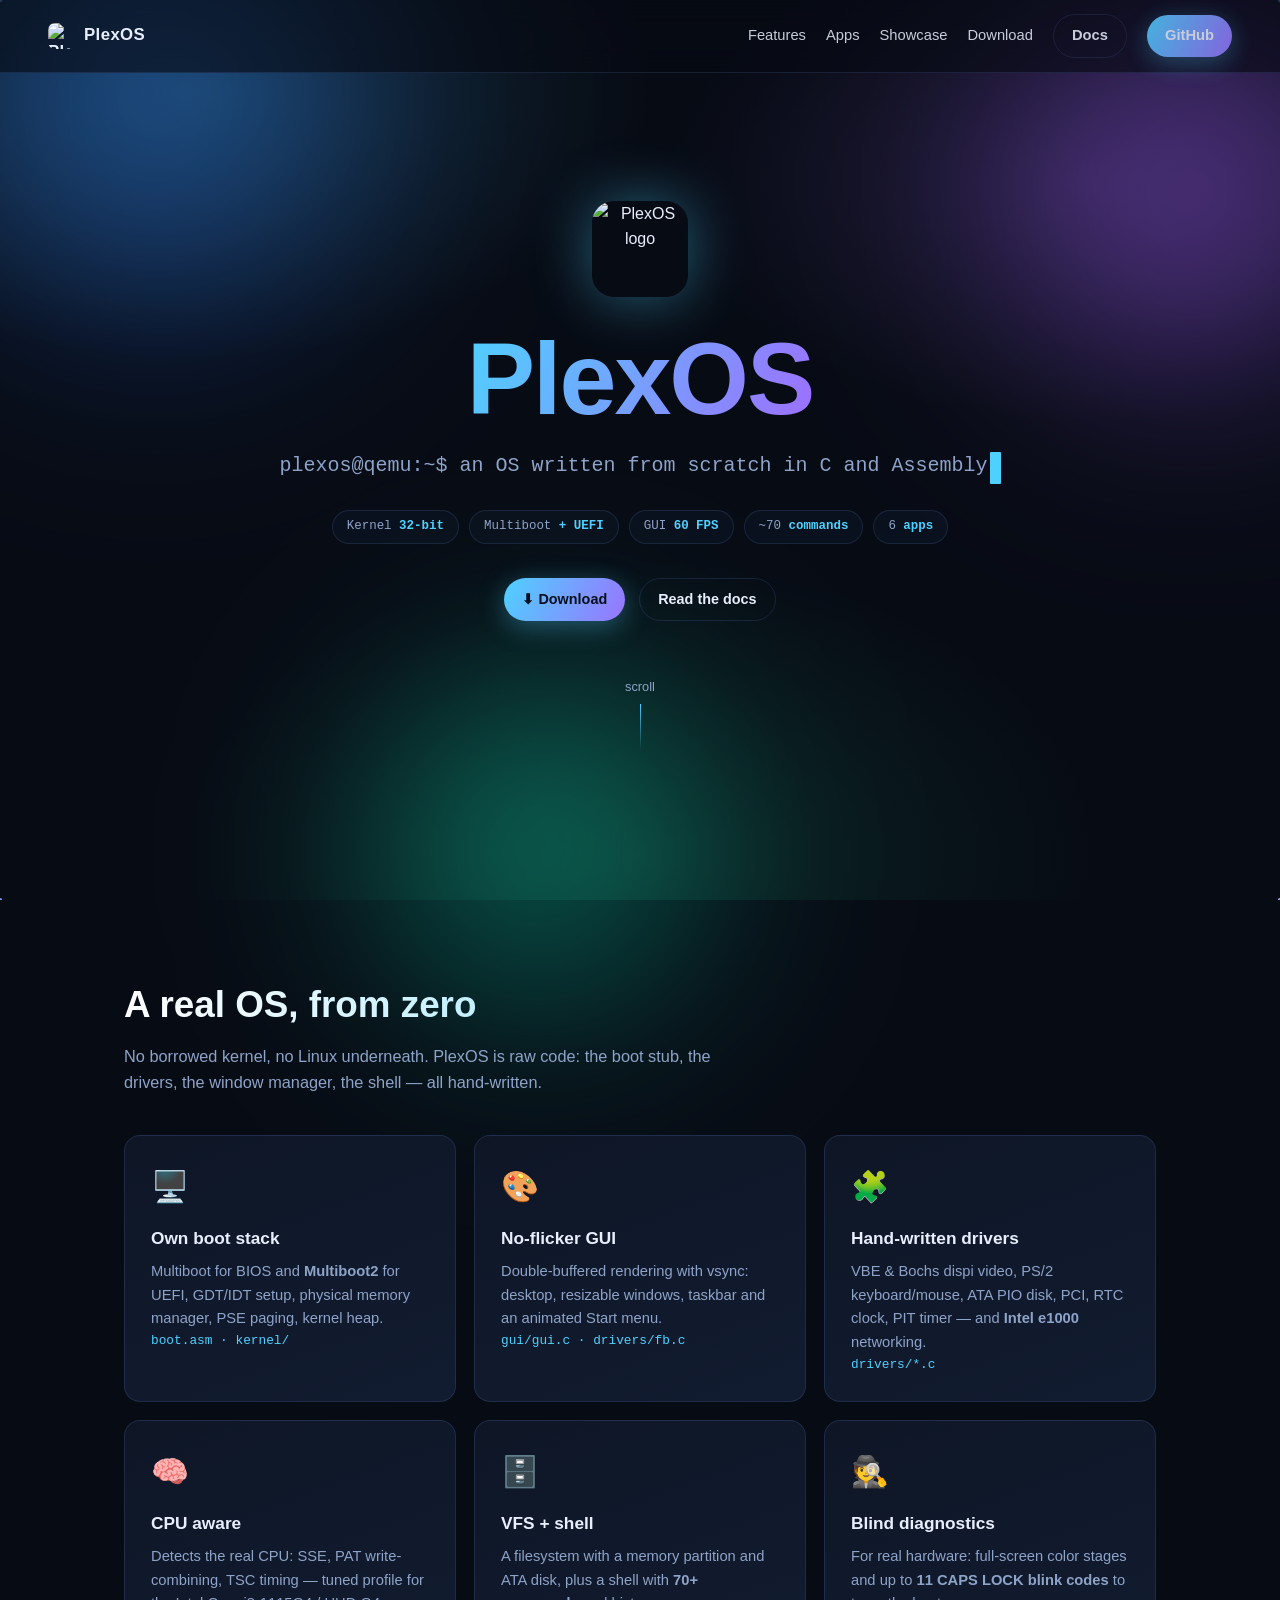
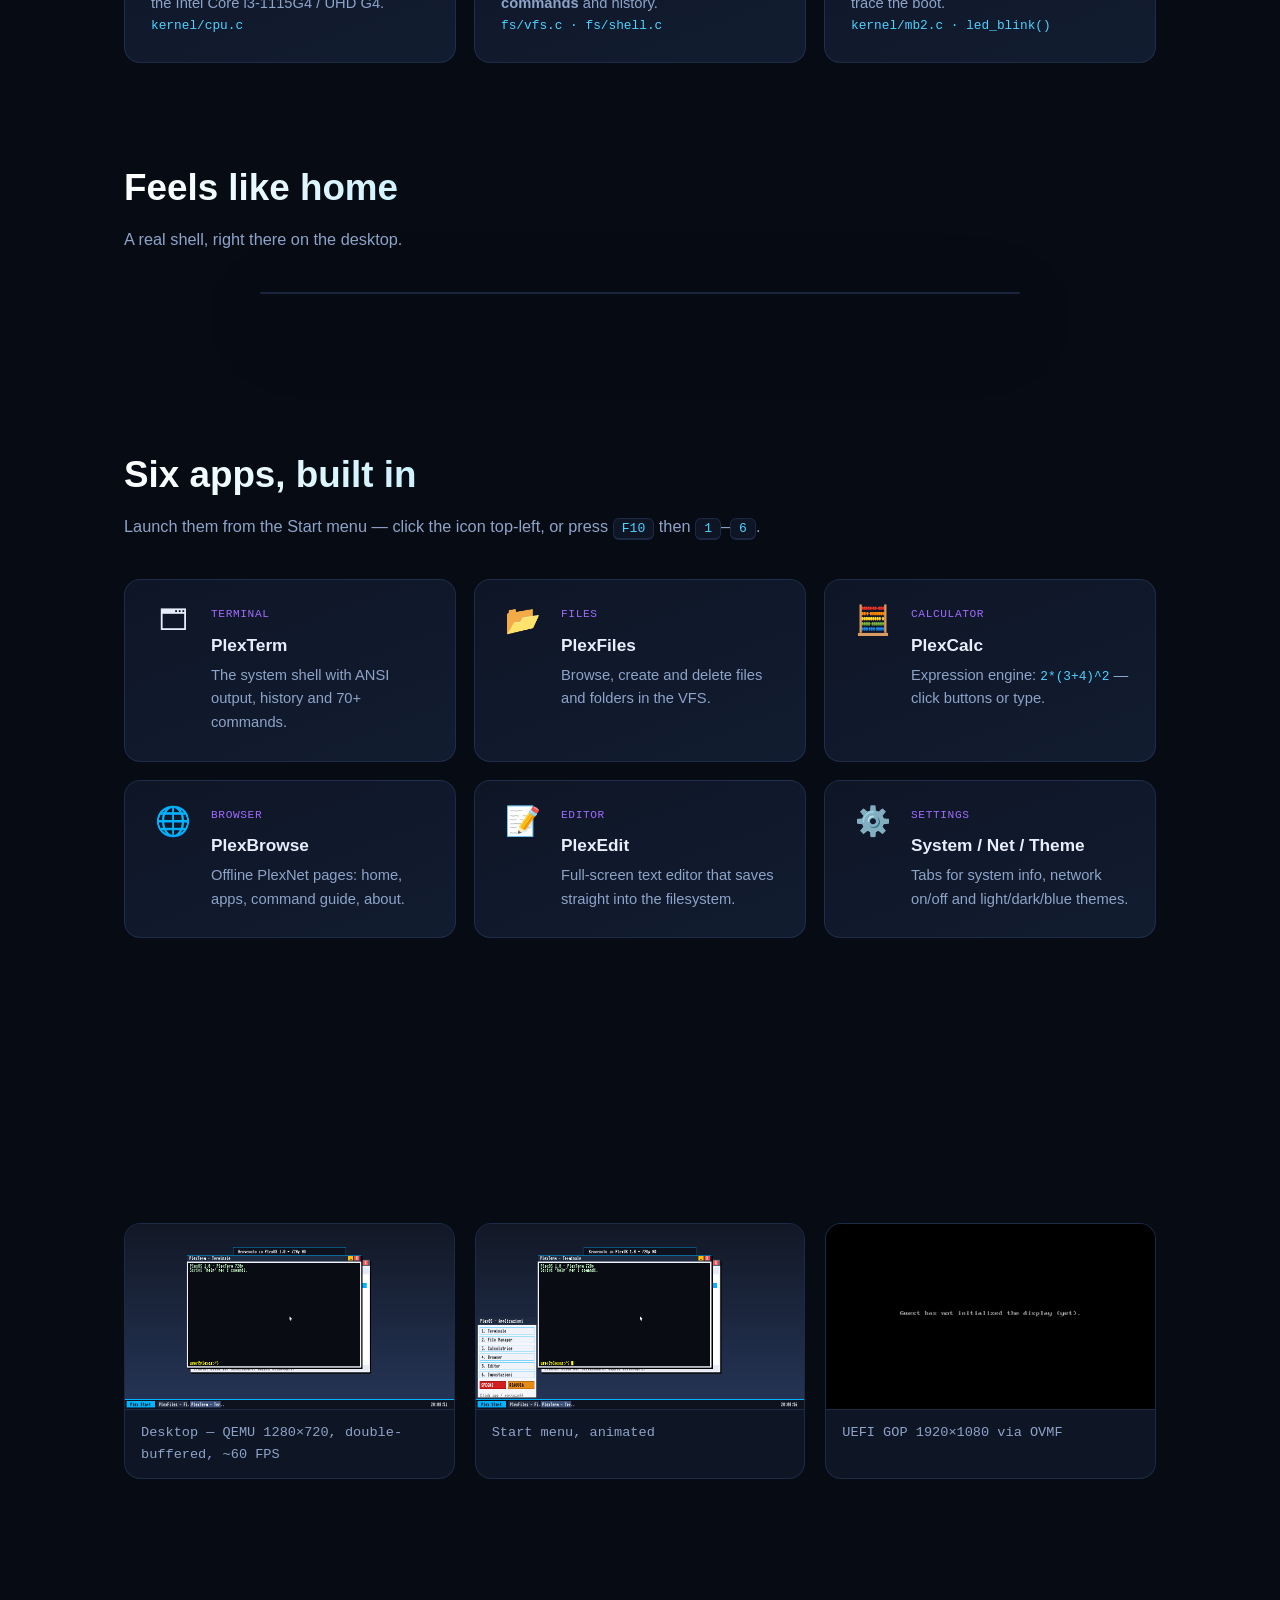
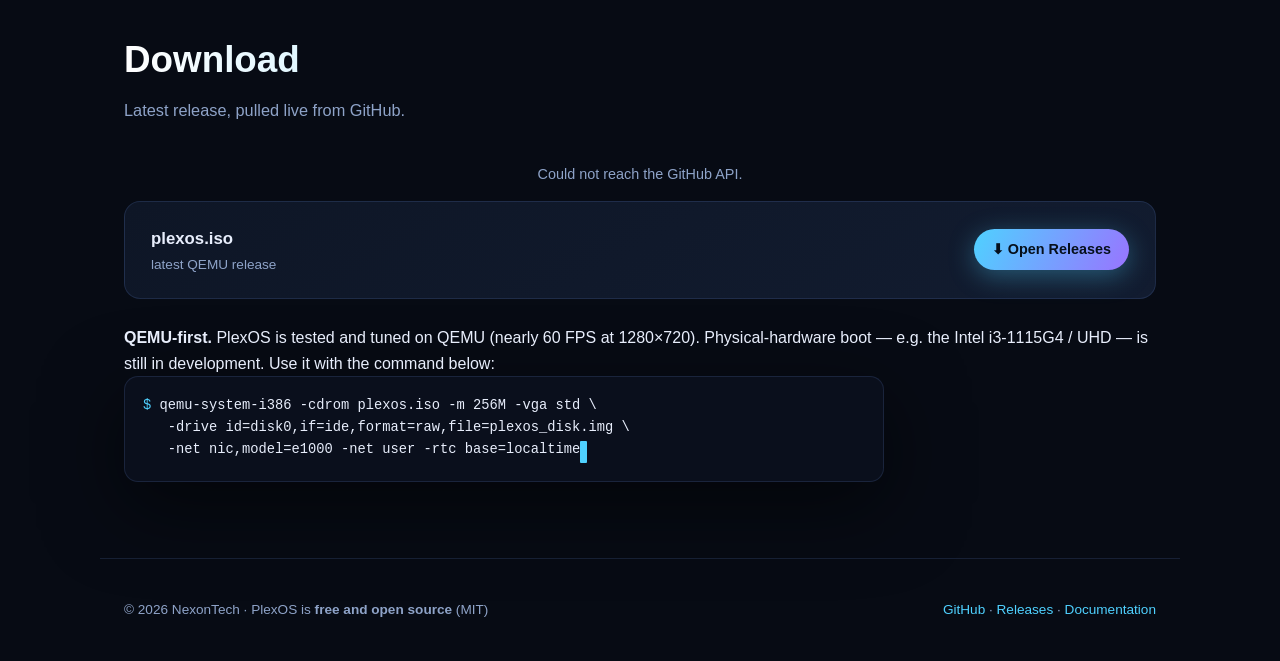
==== docs/index.html @ 27c74709 "Add MIT license, English README, GitHub Pages website (docs) + documentation page" ====
<!doctype html>
<html lang="en">
<head>
<meta charset="utf-8">
<meta name="viewport" content="width=device-width,initial-scale=1">
<title>PlexOS — an OS built from scratch</title>
<meta name="description" content="PlexOS: a free, open source operating system written from scratch in C and Assembly (x86) with a graphical desktop. Tested on QEMU at nearly 60 FPS.">
<meta property="og:title" content="PlexOS — an OS built from scratch">
<meta property="og:description" content="Kernel, drivers and GUI written from scratch. Free & open source — NexonTech.">
<meta property="og:type" content="website">
<link rel="icon" href="https://raw.githubusercontent.com/NexonTechnux/PlexOS/main/logo.png">
<link rel="stylesheet" href="plexos.css">
</head>
<body>

<div class="aurora"></div>
<div class="orb orb1"></div>
<div class="orb orb2"></div>
<div class="orb orb3"></div>
<canvas id="fx"></canvas>

<nav class="nav">
  <a class="brand" href="#">
    <img src="https://raw.githubusercontent.com/NexonTechnux/PlexOS/main/logo.png" alt="PlexOS logo">
    PlexOS
  </a>
  <div class="links">
    <a href="#features">Features</a>
    <a href="#apps">Apps</a>
    <a href="#showcase">Showcase</a>
    <a href="#download">Download</a>
    <a href="docs.html" class="btn btn-ghost">Docs</a>
    <a href="https://github.com/NexonTechnux/PlexOS" class="btn btn-grad">GitHub</a>
  </div>
</nav>

<header class="hero">
  <img class="logo reveal" src="https://raw.githubusercontent.com/NexonTechnux/PlexOS/main/logo.png" alt="PlexOS logo">
  <h1 class="reveal">PlexOS</h1>
  <p class="tag reveal" id="typewrap"
     data-texts='["an OS written from scratch in C and Assembly","default boot: QEMU, 1280x720 @ nearly 60 FPS","70+ shell commands + graphical desktop","GDT · IDT · PMM · Paging · VFS · e1000 net","a NexonTech project — free and open source"]'>
    <span class="cursor">&nbsp;</span>
  </p>
  <div class="chips reveal">
    <span class="chip">Kernel <b>32-bit</b></span>
    <span class="chip">Multiboot <b>+ UEFI</b></span>
    <span class="chip">GUI <b>60 FPS</b></span>
    <span class="chip">~70 <b>commands</b></span>
    <span class="chip">6 <b>apps</b></span>
  </div>
  <div class="cta reveal">
    <a href="#download" class="btn btn-grad">⬇ Download</a>
    <a href="docs.html" class="btn btn-ghost">Read the docs</a>
  </div>
  <div class="scrollhint">scroll</div>
</header>

<section id="features">
  <h2 class="s-title reveal">A real OS, from zero</h2>
  <p class="s-sub reveal">No borrowed kernel, no Linux underneath. PlexOS is raw code: the boot stub, the drivers, the window manager, the shell — all hand-written.</p>
  <div class="grid g3">
    <div class="card reveal">
      <span class="ico">🖥️</span>
      <h3>Own boot stack</h3>
      <p>Multiboot for BIOS and <b>Multiboot2</b> for UEFI, GDT/IDT setup, physical memory manager, PSE paging, kernel heap.</p>
      <div class="mono">boot.asm · kernel/</div>
    </div>
    <div class="card reveal">
      <span class="ico">🎨</span>
      <h3>No-flicker GUI</h3>
      <p>Double-buffered rendering with vsync: desktop, resizable windows, taskbar and an animated Start menu.</p>
      <div class="mono">gui/gui.c · drivers/fb.c</div>
    </div>
    <div class="card reveal">
      <span class="ico">🧩</span>
      <h3>Hand-written drivers</h3>
      <p>VBE &amp; Bochs dispi video, PS/2 keyboard/mouse, ATA PIO disk, PCI, RTC clock, PIT timer — and <b>Intel e1000</b> networking.</p>
      <div class="mono">drivers/*.c</div>
    </div>
    <div class="card reveal">
      <span class="ico">🧠</span>
      <h3>CPU aware</h3>
      <p>Detects the real CPU: SSE, PAT write-combining, TSC timing — tuned profile for the Intel Core i3-1115G4 / UHD G4.</p>
      <div class="mono">kernel/cpu.c</div>
    </div>
    <div class="card reveal">
      <span class="ico">🗄️</span>
      <h3>VFS + shell</h3>
      <p>A filesystem with a memory partition and ATA disk, plus a shell with <b>70+ commands</b> and history.</p>
      <div class="mono">fs/vfs.c · fs/shell.c</div>
    </div>
    <div class="card reveal">
      <span class="ico">🕵️</span>
      <h3>Blind diagnostics</h3>
      <p>For real hardware: full-screen color stages and up to <b>11 CAPS&nbsp;LOCK blink codes</b> to trace the boot.</p>
      <div class="mono">kernel/mb2.c · led_blink()</div>
    </div>
  </div>
</section>

<section id="term" style="padding-top:20px">
  <h2 class="s-title reveal">Feels like home</h2>
  <p class="s-sub reveal">A real shell, right there on the desktop.</p>
  <div class="demowrap reveal">
    <div class="term" data-termlines='[
      {"html":"plexos@qemu:~$ <b style=&quot;color:#4fd1ff&quot;>plexfetch</b>"},
      {"html":"   ____  _           ___  ____","delay":120},
      {"html":"  |  _ \\ | | _____  / _ \\/ ___|","delay":120},
      {"html":"  | |_) | |/ _ \\ \\/ / \\ \\___ \\","delay":120},
      {"html":"  |  __/| |  __/&gt;  &lt; _  |___) |","delay":120},
      {"html":"  |_|   |_|\\___/_/\\_(_)/____/  by NexonTech","delay":120},
      {"html":"  -------------------------------------","delay":120},
      {"html":"<span class=&quot;ok&quot;>OS:</span> PlexOS 1.0.0   Kernel: 32-bit Multiboot","delay":120},
      {"html":"<span class=&quot;ok&quot;>Resolution:</span> 1280x720x32 60fps   DE: PlexDE (dbl-buf)","delay":120},
      {"html":"<span class=&quot;ok&quot;>CPU:</span> Intel Core i3-1115G4 @ 3000MHz","delay":120},
      {"html":"<span class=&quot;ok&quot;>Net:</span> e1000 link-up  IP 10.0.2.15","delay":120}
    ]'></div>
  </div>
</section>

<section id="apps">
  <h2 class="s-title reveal">Six apps, built in</h2>
  <p class="s-sub reveal">Launch them from the Start menu — click the icon top-left, or press <span class="kbd">F10</span> then <span class="kbd">1</span>–<span class="kbd">6</span>.</p>
  <div class="grid g2">
    <div class="card app reveal"><span class="ico">🗔</span><div><span class="tag">Terminal</span><h3>PlexTerm</h3><p>The system shell with ANSI output, history and 70+ commands.</p></div></div>
    <div class="card app reveal"><span class="ico">📂</span><div><span class="tag">Files</span><h3>PlexFiles</h3><p>Browse, create and delete files and folders in the VFS.</p></div></div>
    <div class="card app reveal"><span class="ico">🧮</span><div><span class="tag">Calculator</span><h3>PlexCalc</h3><p>Expression engine: <span class="mono">2*(3+4)^2</span> — click buttons or type.</p></div></div>
    <div class="card app reveal"><span class="ico">🌐</span><div><span class="tag">Browser</span><h3>PlexBrowse</h3><p>Offline PlexNet pages: home, apps, command guide, about.</p></div></div>
    <div class="card app reveal"><span class="ico">📝</span><div><span class="tag">Editor</span><h3>PlexEdit</h3><p>Full-screen text editor that saves straight into the filesystem.</p></div></div>
    <div class="card app reveal"><span class="ico">⚙️</span><div><span class="tag">Settings</span><h3>System / Net / Theme</h3><p>Tabs for system info, network on/off and light/dark/blue themes.</p></div></div>
  </div>
</section>

<section id="showcase">
  <h2 class="s-title reveal">Screenshots</h2>
  <p class="s-sub reveal">Rendered by PlexOS itself.</p>
  <div class="shots">
    <div class="shot reveal"><img src="screenshot-720p.png" alt="PlexOS desktop 720p"><div class="cap">Desktop — QEMU 1280×720, double-buffered, ~60 FPS</div></div>
    <div class="shot reveal"><img src="screenshot-startmenu.png" alt="PlexOS Start menu"><div class="cap">Start menu, animated</div></div>
    <div class="shot reveal"><img src="screenshot-1080p.png" alt="PlexOS desktop 1080p via UEFI"><div class="cap">UEFI GOP 1920×1080 via OVMF</div></div>
  </div>
</section>

<section id="download">
  <h2 class="s-title reveal">Download</h2>
  <p class="s-sub reveal">Latest release, pulled live from GitHub.</p>
  <div id="dload" class="dload"></div>
  <div class="note reveal" style="border-left-color:var(--acc2);margin-top:26px">
    <b>QEMU-first.</b> PlexOS is tested and tuned on QEMU (nearly 60 FPS at 1280×720). Physical-hardware boot — e.g. the Intel i3-1115G4 / UHD — is still in development. Use it with the command below:
  </div>
  <div class="term reveal">
    <div class="body" style="min-height:auto;padding:18px"><span class="p">$</span> qemu-system-i386 -cdrom plexos.iso -m 256M -vga std \
 &nbsp;&nbsp;-drive id=disk0,if=ide,format=raw,file=plexos_disk.img \
 &nbsp;&nbsp;-net nic,model=e1000 -net user -rtc base=localtime<span class="cursor">&nbsp;</span></div>
  </div>
</section>

<footer>
  <div>© 2026 NexonTech · PlexOS is <b>free and open source</b> (MIT)</div>
  <div class="fb"><a href="https://github.com/NexonTechnux/PlexOS">GitHub</a> · <a href="https://github.com/NexonTechnux/PlexOS/releases">Releases</a> · <a href="docs.html">Documentation</a></div>
</footer>

<script src="plexos.js"></script>
</body>
</html>
---- docs/plexos.css ----
/* PlexOS — website theme (NexonTech) */
:root{
  --bg:#070b14;
  --bg2:#0b1220;
  --card:#0e1626;
  --card2:#121c30;
  --line:rgba(120,160,255,.14);
  --txt:#e8eefc;
  --mut:#8ea3c8;
  --acc:#4fd1ff;
  --acc2:#a06bff;
  --acc3:#2bffb0;
  --grad:linear-gradient(115deg,#4fd1ff,#a06bff 55%,#ff6ac2);
  --mono:ui-monospace,SFMono-Regular,Menlo,Consolas,monospace;
  --sans:-apple-system,BlinkMacSystemFont,"Segoe UI",Roboto,Inter,sans-serif;
  --radius:16px;
}
*{box-sizing:border-box;margin:0;padding:0}
html{scroll-behavior:smooth}
body{
  background:var(--bg);
  color:var(--txt);
  font-family:var(--sans);
  line-height:1.6;
  overflow-x:hidden;
}
::selection{background:rgba(79,209,255,.3)}
::-webkit-scrollbar{width:10px}
::-webkit-scrollbar-track{background:var(--bg)}
::-webkit-scrollbar-thumb{background:linear-gradient(var(--acc),var(--acc2));border-radius:6px}

/* ---------- animated aurora background ---------- */
.aurora{
  position:fixed;inset:0;z-index:-3;overflow:hidden;
  background:
    radial-gradient(60% 50% at 15% 10%,rgba(79,209,255,.16),transparent 60%),
    radial-gradient(55% 45% at 85% 20%,rgba(160,107,255,.15),transparent 60%),
    radial-gradient(60% 55% at 50% 95%,rgba(43,255,176,.10),transparent 60%),
    var(--bg);
}
.orb{
  position:fixed;border-radius:50%;filter:blur(90px);opacity:.5;z-index:-2;
  mix-blend-mode:screen;will-change:transform;
}
.orb1{width:52vmax;height:52vmax;top:-18vmax;left:-14vmax;background:radial-gradient(circle,#1f6fff,transparent 65%);animation:drift 24s ease-in-out infinite}
.orb2{width:46vmax;height:46vmax;top:-8vmax;right:-16vmax;background:radial-gradient(circle,#9b4dff,transparent 65%);animation:drift 30s ease-in-out -8s infinite reverse}
.orb3{width:40vmax;height:40vmax;bottom:-16vmax;left:22vmax;background:radial-gradient(circle,#00d9a6,transparent 65%);animation:drift 27s ease-in-out -14s infinite}
@keyframes drift{
  0%,100%{transform:translate(0,0) scale(1)}
  33%{transform:translate(6vmax,4vmax) scale(1.12)}
  66%{transform:translate(-5vmax,3vmax) scale(.92)}
}
#fx{position:fixed;inset:0;z-index:-1;pointer-events:none}

/* ---------- nav ---------- */
.nav{
  position:fixed;top:0;left:0;right:0;z-index:50;
  display:flex;align-items:center;gap:22px;
  padding:14px clamp(18px,5vw,48px);
  background:rgba(7,11,20,.62);
  backdrop-filter:blur(14px);
  -webkit-backdrop-filter:blur(14px);
  border-bottom:1px solid var(--line);
}
.nav a{color:var(--txt);text-decoration:none;font-size:.92rem;opacity:.85;transition:.25s}
.nav a:hover{opacity:1;color:var(--acc)}
.nav .brand{display:flex;align-items:center;gap:10px;font-weight:700;font-size:1.05rem;letter-spacing:.4px;opacity:1}
.nav .brand img{width:26px;height:26px;border-radius:7px;animation:spinlogo 9s linear infinite}
@keyframes spinlogo{0%{filter:drop-shadow(0 0 0 rgba(79,209,255,0))}50%{filter:drop-shadow(0 0 10px rgba(79,209,255,.8))}100%{filter:drop-shadow(0 0 0 rgba(79,209,255,0))}}
.nav .links{margin-left:auto;display:flex;gap:20px;align-items:center}
.nav .links a{white-space:nowrap}
.btn{
  display:inline-flex;align-items:center;gap:8px;
  padding:9px 18px;border-radius:999px;text-decoration:none;
  font-weight:600;font-size:.9rem;cursor:pointer;border:none;
  position:relative;overflow:hidden;transition:.28s;
}
.btn-ghost{background:transparent;color:var(--txt);border:1px solid var(--line)}
.btn-ghost:hover{border-color:var(--acc);color:var(--acc);transform:translateY(-2px)}
.btn-grad{
  background:var(--grad);background-size:200% 200%;color:#06101c;
  animation:gradw 6s ease infinite;
  box-shadow:0 6px 26px rgba(79,209,255,.35);
}
.btn-grad:hover{transform:translateY(-3px);box-shadow:0 10px 34px rgba(160,107,255,.5)}
.btn-grad::after{
  content:"";position:absolute;top:0;left:-120%;width:60%;height:100%;
  background:linear-gradient(100deg,transparent,rgba(255,255,255,.45),transparent);
  transform:skewX(-20deg);transition:.4s;
}
.btn-grad:hover::after{left:130%}
@keyframes gradw{0%,100%{background-position:0% 50%}50%{background-position:100% 50%}}

/* ---------- hero ---------- */
.hero{
  min-height:100vh;display:flex;flex-direction:column;
  align-items:center;justify-content:center;text-align:center;
  padding:90px 24px 40px;position:relative;
}
.hero .logo{border-radius:22px;box-shadow:0 0 60px rgba(79,209,255,.45);width:96px;height:96px;margin-bottom:28px;animation:logopulse 3.2s ease-in-out infinite}
@keyframes logopulse{
  0%,100%{box-shadow:0 0 30px rgba(79,209,255,.35);transform:translateY(0)}
  50%{box-shadow:0 0 70px rgba(160,107,255,.6);transform:translateY(-8px)}
}
.hero h1{
  font-size:clamp(3rem,10vw,6.4rem);font-weight:800;letter-spacing:-.02em;line-height:1.05;
  background:var(--grad);background-size:200% auto;color:transparent;background-clip:text;-webkit-background-clip:text;
  animation:gradtext 5s ease infinite;
}
@keyframes gradtext{0%,100%{background-position:0% 50%}50%{background-position:100% 50%}}
.hero .tag{
  margin-top:18px;font-size:clamp(1rem,2.4vw,1.25rem);color:var(--mut);
  min-height:1.7em;font-family:var(--mono);
}
.hero .tag .cursor{display:inline-block;width:.55em;margin-left:2px;animation:blink 1s steps(2) infinite}
@keyframes blink{50%{opacity:0}}
.chips{margin-top:26px;display:flex;gap:10px;flex-wrap:wrap;justify-content:center}
.chip{
  font-family:var(--mono);font-size:.78rem;padding:6px 14px;border-radius:999px;
  border:1px solid var(--line);color:var(--mut);background:rgba(14,22,38,.6);
}
.chip b{color:var(--acc);font-weight:600}
.hero .cta{margin-top:34px;display:flex;gap:14px;flex-wrap:wrap;justify-content:center}
.scrollhint{
  margin-top:auto;margin-top:56px;color:var(--mut);font-size:.8rem;
  display:flex;flex-direction:column;align-items:center;gap:6px;animation:bob 2s ease-in-out infinite;
}
@keyframes bob{0%,100%{transform:translateY(0)}50%{transform:translateY(8px)}}
.scrollhint:after{content:"";width:1px;height:46px;background:linear-gradient(var(--acc),transparent)}

/* ---------- sections ---------- */
section{max-width:1080px;margin:0 auto;padding:76px 24px}
.s-title{
  font-size:clamp(1.6rem,4vw,2.3rem);font-weight:800;margin-bottom:8px;
  background:linear-gradient(90deg,#fff,var(--acc));background-clip:text;-webkit-background-clip:text;color:transparent;
}
.s-sub{color:var(--mut);margin-bottom:40px;max-width:640px;font-size:1.02rem}
.grid{display:grid;gap:18px}
.g3{grid-template-columns:repeat(auto-fit,minmax(250px,1fr))}
.g2{grid-template-columns:repeat(auto-fit,minmax(300px,1fr))}
.card{
  background:linear-gradient(160deg,var(--card),var(--card2));
  border:1px solid var(--line);border-radius:var(--radius);
  padding:26px;position:relative;overflow:hidden;transition:.35s cubic-bezier(.2,.7,.3,1.2);
}
.card::before{
  content:"";position:absolute;inset:0;opacity:0;transition:.35s;
  background:
    radial-gradient(120% 80% at 20% 0%,rgba(79,209,255,.16),transparent 55%),
    radial-gradient(120% 90% at 90% 100%,rgba(160,107,255,.14),transparent 55%);
}
.card:hover{transform:translateY(-8px);border-color:rgba(79,209,255,.4);box-shadow:0 18px 50px rgba(0,0,0,.5)}
.card:hover::before{opacity:1}
.card .ico{font-size:1.9rem;margin-bottom:14px;display:inline-block}
.card h3{font-size:1.08rem;margin-bottom:8px}
.card p{color:var(--mut);font-size:.92rem}
.card .mono{font-family:var(--mono);font-size:.8rem;color:var(--acc)}

/* ---------- terminal demo ---------- */
.demowrap{display:flex;justify-content:center;margin-top:10px}
.term{
  width:min(760px,100%);border-radius:14px;overflow:hidden;
  border:1px solid var(--line);
  box-shadow:0 24px 80px rgba(0,0,0,.55);
  background:#0a0f1c;
}
.term.topbar{
  display:flex;align-items:center;gap:8px;padding:12px 16px;
  background:rgba(20,30,52,.8);border-bottom:1px solid var(--line);
}
.dot{width:12px;height:12px;border-radius:50%}
.dot.r{background:#ff5f57}.dot.y{background:#febc2e}.dot.g{background:#28c840}
.term .title{margin-left:auto;color:var(--mut);font-family:var(--mono);font-size:.78rem;padding-right:8px}
.term .body{padding:20px;font-family:var(--mono);font-size:.86rem;white-space:pre;min-height:240px;color:var(--txt)}
.term .body .p{color:var(--acc)}
.term .body .ok{color:var(--acc3)}
.cursor{display:inline-block;width:.5em;background:var(--acc);animation:blink 1s steps(2) infinite;vertical-align:-2px;border-radius:1px}

/* ---------- apps ---------- */
.app{display:flex;gap:16px;align-items:flex-start}
.app .ico{font-size:1.8rem;line-height:1;min-width:44px;text-align:center}
.app h3{margin-bottom:4px}
.app .tag{font-family:var(--mono);font-size:.7rem;color:var(--acc2);letter-spacing:.6px;text-transform:uppercase;margin-bottom:8px;display:block}

/* ---------- showcase ---------- */
.shots{display:grid;gap:20px;grid-template-columns:repeat(auto-fit,minmax(280px,1fr))}
.shot{border:1px solid var(--line);border-radius:var(--radius);overflow:hidden;background:var(--card);transition:.35s}
.shot:hover{transform:scale(1.02);box-shadow:0 20px 60px rgba(0,0,0,.5)}
.shot img{display:block;width:100%;height:auto;border-bottom:1px solid var(--line)}
.shot .cap{padding:12px 16px;font-size:.85rem;color:var(--mut);font-family:var(--mono)}

/* ---------- download ---------- */
.dload{display:flex;flex-direction:column;gap:14px}
.drow{
  display:flex;align-items:center;gap:18px;flex-wrap:wrap;
  background:linear-gradient(150deg,var(--card),var(--card2));
  border:1px solid var(--line);border-radius:var(--radius);
  padding:22px 26px;transition:.3s;
}
.drow:hover{border-color:rgba(79,209,255,.45);box-shadow:0 14px 44px rgba(0,0,0,.45)}
.drow .meta{flex:1;min-width:200px}
.drow .v{font-family:var(--mono);font-size:.78rem;color:var(--acc);letter-spacing:.5px}
.drow .n{font-weight:700;font-size:1.05rem;margin:2px 0}
.drow .d{color:var(--mut);font-size:.85rem}
.spinner{
  width:54px;height:54px;border-radius:50%;margin:30px auto;
  border:3px solid var(--line);border-top-color:var(--acc);
  animation:spin 1s linear infinite;
}
@keyframes spin{to{transform:rotate(360deg)}}
.errdl{display:flex;gap:10px;align-items:center;justify-content:center;color:var(--mut);font-size:.9rem}

/* ---------- footer ---------- */
footer{
  border-top:1px solid var(--line);padding:40px 24px;
  display:flex;flex-wrap:wrap;gap:16px;align-items:center;justify-content:space-between;
  color:var(--mut);font-size:.85rem;max-width:1080px;margin:0 auto;
}
footer .fb a{color:var(--acc);text-decoration:none}
footer .fb a:hover{text-decoration:underline}

/* ---------- reveal ---------- */
.reveal{opacity:0;transform:translateY(26px);transition:opacity .7s ease,transform .7s cubic-bezier(.2,.7,.3,1)}
.reveal.in{opacity:1;transform:none}
@media (prefers-reduced-motion:reduce){
  *{animation:none!important;transition:none!important}
  .reveal{opacity:1;transform:none}
}

/* ---------- docs page ---------- */
.docs{max-width:880px;margin:0 auto;padding:110px 24px 60px}
.docs h2{font-size:1.7rem;font-weight:800;margin:44px 0 6px;background:linear-gradient(90deg,#fff,var(--acc));background-clip:text;-webkit-background-clip:text;color:transparent}
.docs h2:first-child{margin-top:0}
.docs p{color:var(--mut);margin-bottom:14px}
.docs .note{
  border-left:3px solid var(--acc);background:rgba(79,209,255,.07);
  padding:12px 16px;border-radius:0 12px 12px 0;color:var(--txt);margin:18px 0;font-size:.93rem;
}
table.tbl{width:100%;border-collapse:collapse;margin:18px 0 6px;font-size:.9rem}
.tbl th,.tbl td{text-align:left;padding:10px 12px;border-bottom:1px solid var(--line)}
.tbl th{color:var(--acc);font-family:var(--mono);font-size:.78rem;letter-spacing:.5px;text-transform:uppercase}
.tbl td{color:var(--txt)}
.tbl td .c{font-family:var(--mono);color:var(--acc);font-weight:600}
.grp{color:var(--acc2);font-weight:700;margin-top:26px;font-size:.98rem;letter-spacing:.5px}
.kbd{
  font-family:var(--mono);font-size:.82rem;background:var(--card);border:1px solid var(--line);
  border-bottom-width:2px;border-radius:6px;padding:2px 8px;color:var(--acc);
}
dl.def{display:grid;grid-template-columns:minmax(150px,260px) 1fr;gap:6px 18px;margin-top:14px}
dl.def dt{font-family:var(--mono);color:var(--acc);font-size:.88rem}
dl.def dd{color:var(--mut);margin:0;font-size:.92rem}
.bars{margin:18px 0}
.bar{display:flex;align-items:center;gap:14px;margin:10px 0;font-family:var(--mono);font-size:.8rem}
.bar .lab{width:170px;color:var(--mut);text-align:right}
.bar .tr{flex:1;background:rgba(255,255,255,.06);border-radius:99px;height:10px;overflow:hidden}
.bar .fl{height:100%;border-radius:99px;background:var(--grad);animation:grow 1.4s cubic-bezier(.2,.7,.3,1) both;transform-origin:left}
.bar .pct{width:44px;color:var(--acc)}
@keyframes grow{from{width:0}}
@media (max-width:640px){
  .nav .links a:not(.btn){display:none}
  dl.def{grid-template-columns:1fr}
  .bar .lab{width:110px}
}
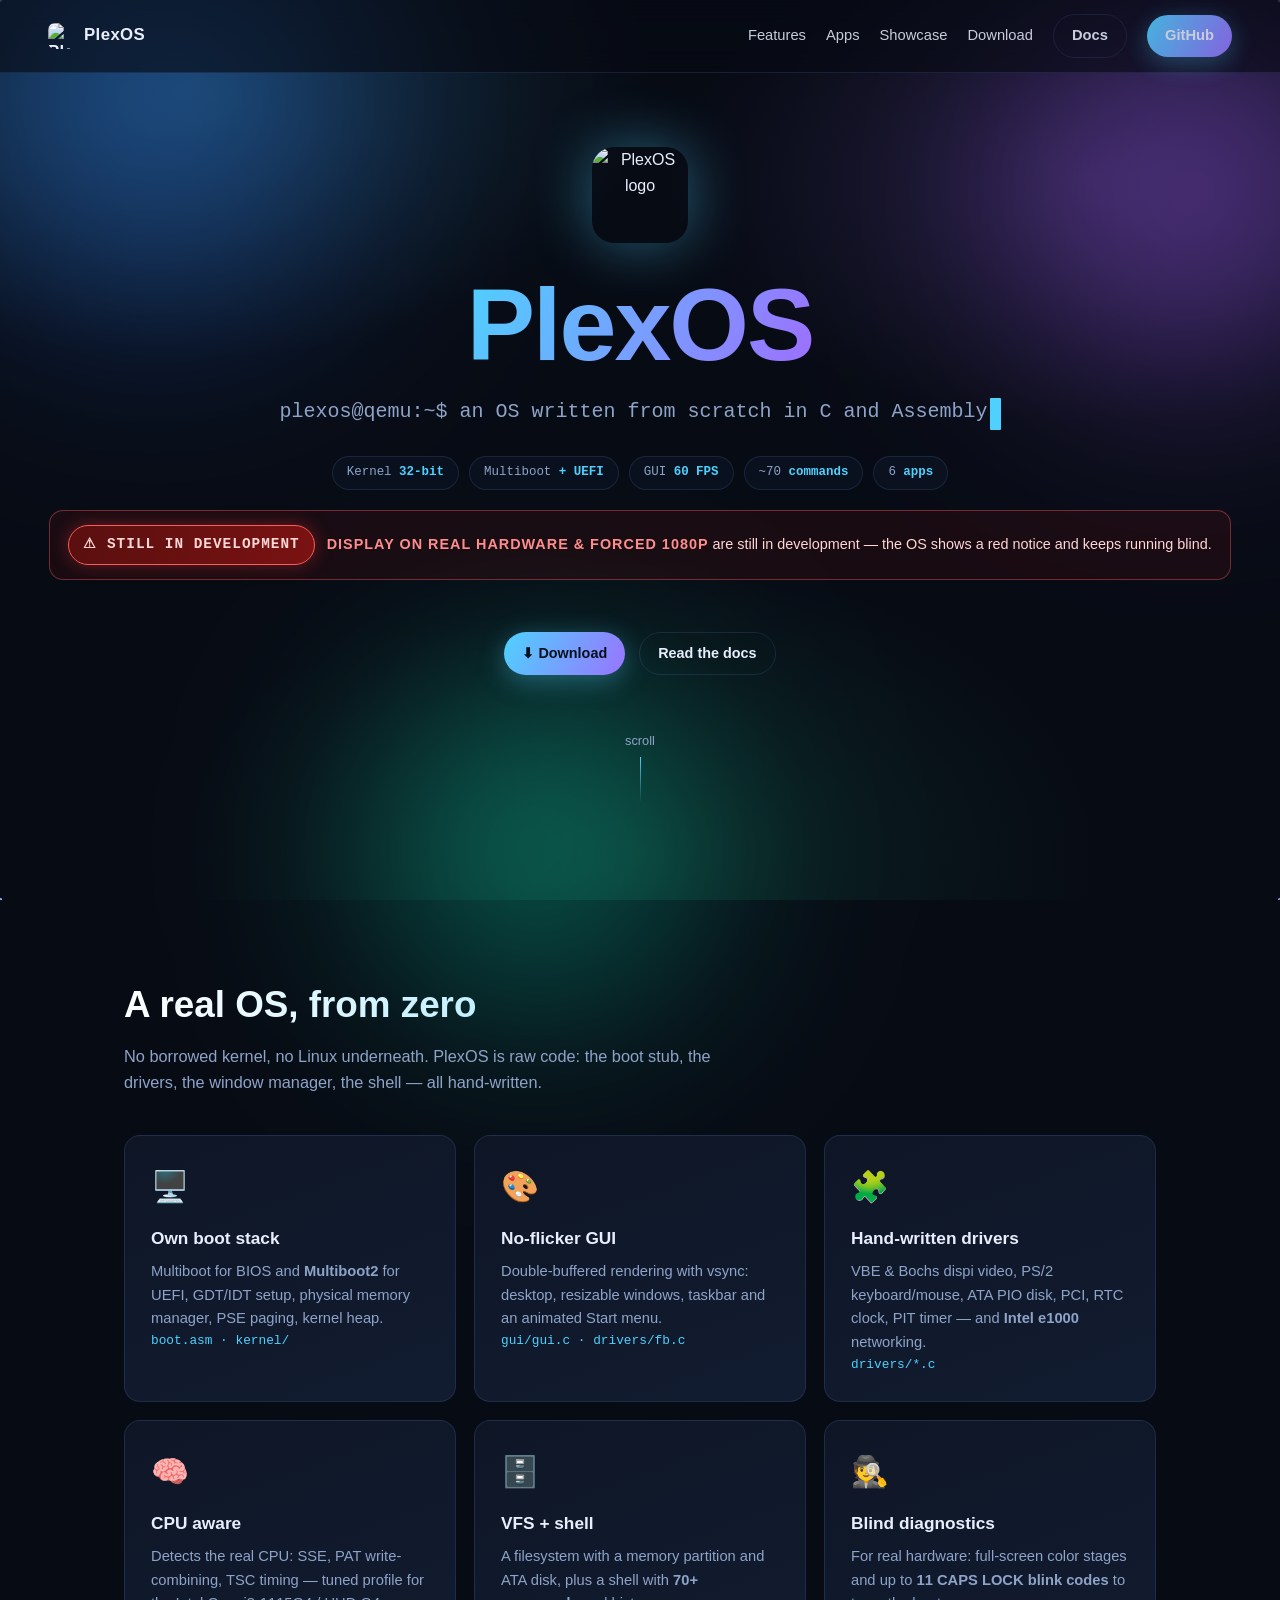
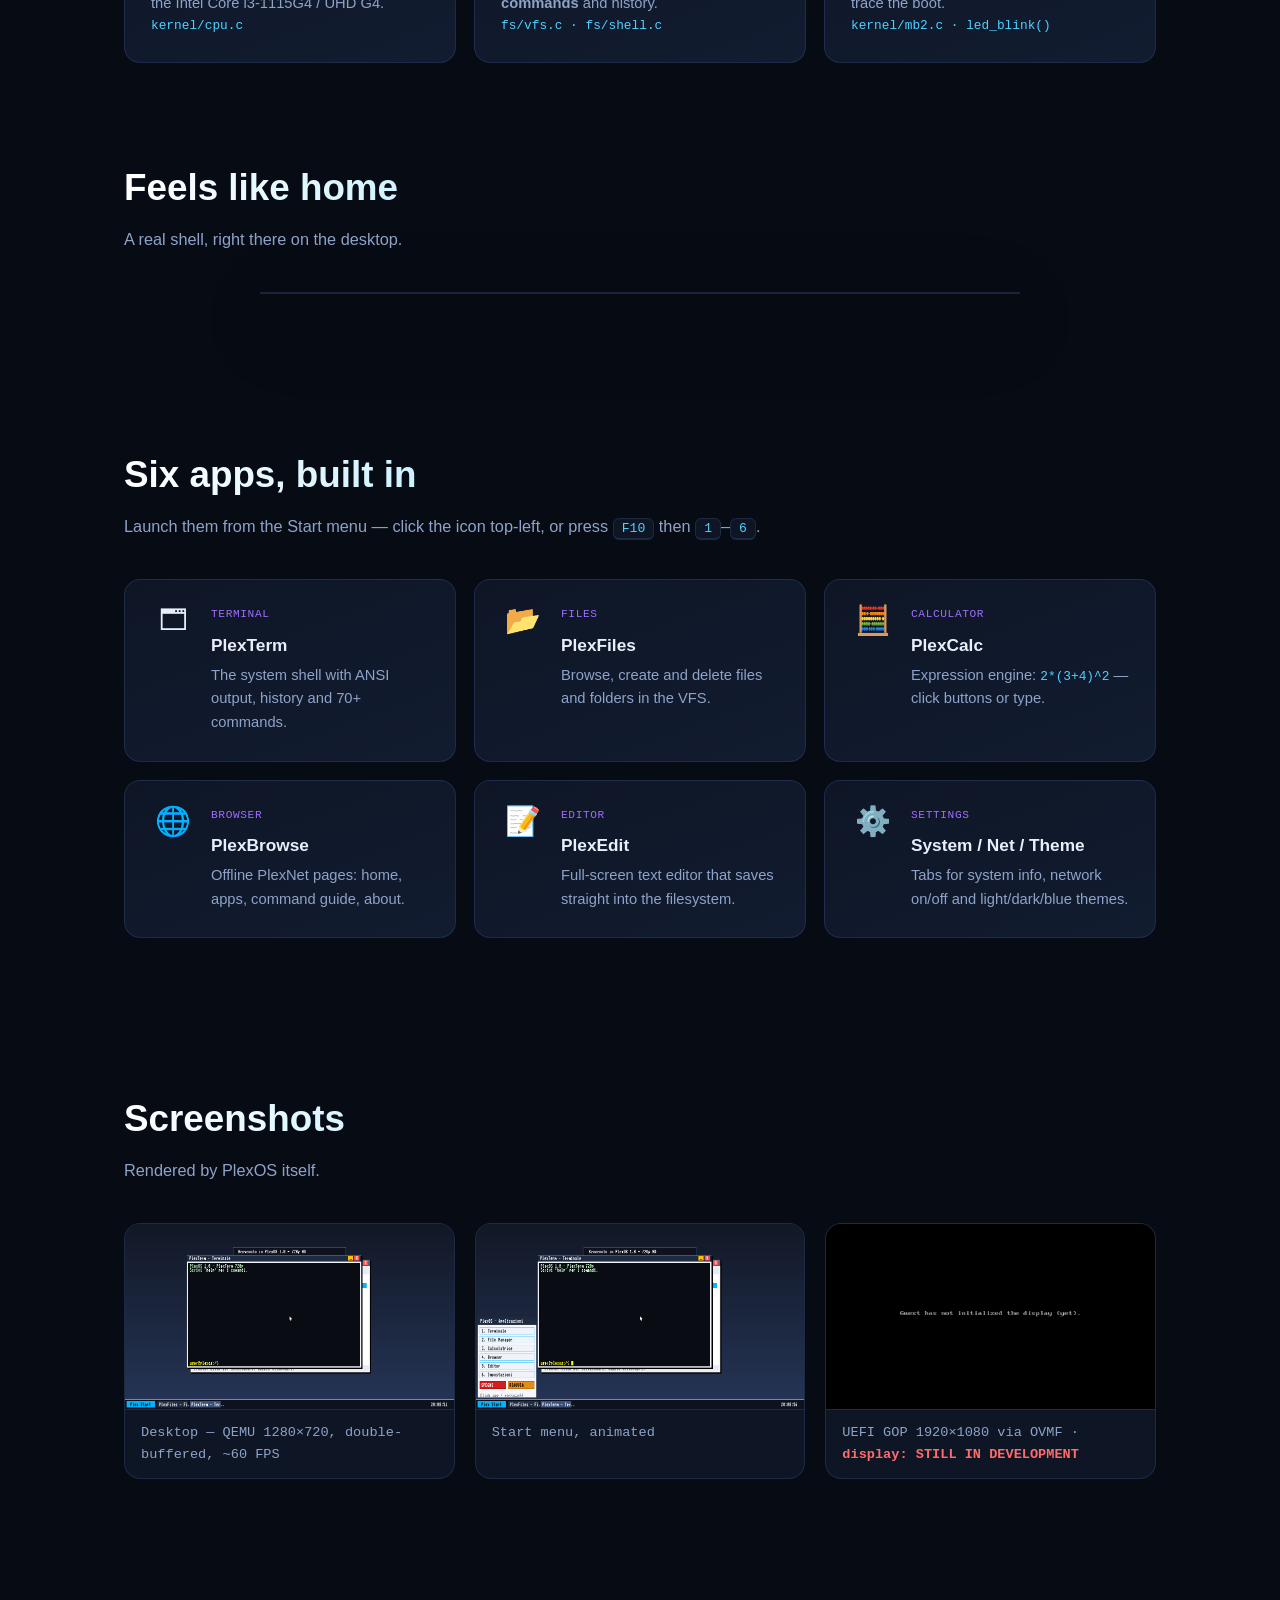
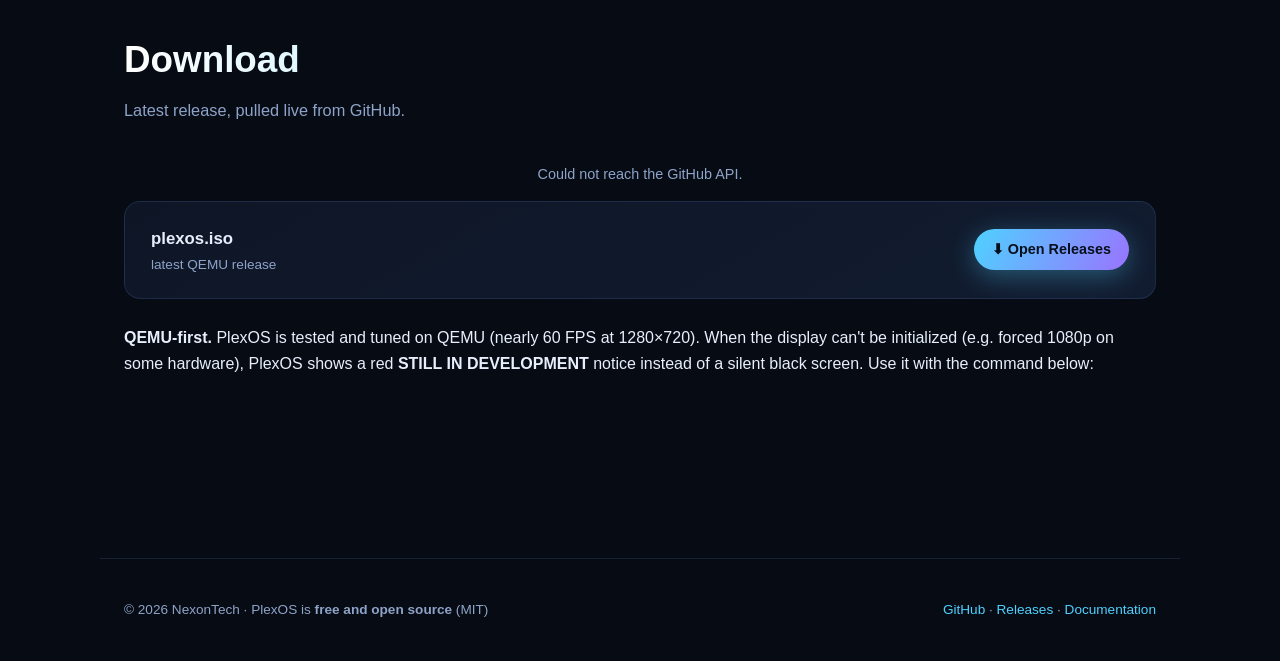
==== commit 88fcabfc: "fb: red 'STILL IN DEVELOPMENT' notice when display cannot init; site/README/release updated" ====
--- a/docs/index.html
+++ b/docs/index.html
@@ -47,6 +47,10 @@
     <span class="chip">GUI <b>60 FPS</b></span>
     <span class="chip">~70 <b>commands</b></span>
     <span class="chip">6 <b>apps</b></span>
+  </div>
+  <div class="devbar reveal" style="margin-top:20px">
+    <span class="devbadge">⚠ Still in development</span>
+    <span><b>Display on real hardware &amp; forced 1080p</b> are still in development — the OS shows a red notice and keeps running blind.</span>
   </div>
   <div class="cta reveal">
     <a href="#download" class="btn btn-grad">⬇ Download</a>
@@ -137,7 +141,7 @@
   <div class="shots">
     <div class="shot reveal"><img src="screenshot-720p.png" alt="PlexOS desktop 720p"><div class="cap">Desktop — QEMU 1280×720, double-buffered, ~60 FPS</div></div>
     <div class="shot reveal"><img src="screenshot-startmenu.png" alt="PlexOS Start menu"><div class="cap">Start menu, animated</div></div>
-    <div class="shot reveal"><img src="screenshot-1080p.png" alt="PlexOS desktop 1080p via UEFI"><div class="cap">UEFI GOP 1920×1080 via OVMF</div></div>
+    <div class="shot reveal"><img src="screenshot-1080p.png" alt="PlexOS desktop 1080p via UEFI"><div class="cap">UEFI GOP 1920×1080 via OVMF · <span style="color:#ff6b6b;font-weight:700">display: STILL IN DEVELOPMENT</span></div></div>
   </div>
 </section>
 
@@ -146,7 +150,7 @@
   <p class="s-sub reveal">Latest release, pulled live from GitHub.</p>
   <div id="dload" class="dload"></div>
   <div class="note reveal" style="border-left-color:var(--acc2);margin-top:26px">
-    <b>QEMU-first.</b> PlexOS is tested and tuned on QEMU (nearly 60 FPS at 1280×720). Physical-hardware boot — e.g. the Intel i3-1115G4 / UHD — is still in development. Use it with the command below:
+    <b>QEMU-first.</b> PlexOS is tested and tuned on QEMU (nearly 60 FPS at 1280×720). When the display can't be initialized (e.g. forced 1080p on some hardware), PlexOS shows a red <b>STILL IN DEVELOPMENT</b> notice instead of a silent black screen. Use it with the command below:
   </div>
   <div class="term reveal">
     <div class="body" style="min-height:auto;padding:18px"><span class="p">$</span> qemu-system-i386 -cdrom plexos.iso -m 256M -vga std \
--- a/docs/plexos.css
+++ b/docs/plexos.css
@@ -256,6 +256,27 @@
 .bar .fl{height:100%;border-radius:99px;background:var(--grad);animation:grow 1.4s cubic-bezier(.2,.7,.3,1) both;transform-origin:left}
 .bar .pct{width:44px;color:var(--acc)}
 @keyframes grow{from{width:0}}
+
+/* badge rosso "STILL IN DEVELOPMENT" (display reale / 1080p) */
+.devbadge{
+  display:inline-flex;align-items:center;gap:8px;
+  font-family:var(--mono);font-weight:800;letter-spacing:1px;text-transform:uppercase;
+  font-size:.72rem;padding:7px 14px;border-radius:999px;
+  color:#ffd7d7;background:linear-gradient(90deg,#5a0f0f,#7a1212);
+  border:1px solid #ff5b5b;box-shadow:0 0 18px rgba(255,60,60,.35);
+  animation:devpulse 2.2s ease-in-out infinite;
+}
+@keyframes devpulse{
+  0%,100%{box-shadow:0 0 12px rgba(255,60,60,.25);opacity:.95}
+  50%{box-shadow:0 0 26px rgba(255,60,60,.7);opacity:1}
+}
+.devbar{
+  display:flex;align-items:center;gap:12px;margin:18px 0;flex-wrap:wrap;
+  border:1px solid rgba(255,91,91,.4);border-radius:14px;padding:14px 18px;
+  background:rgba(90,15,15,.22);
+}
+.devbar b{color:#ff8d8d;text-transform:uppercase;letter-spacing:1px}
+.devbar span{color:#ffd7d7;font-size:.9rem}
 @media (max-width:640px){
   .nav .links a:not(.btn){display:none}
   dl.def{grid-template-columns:1fr}
